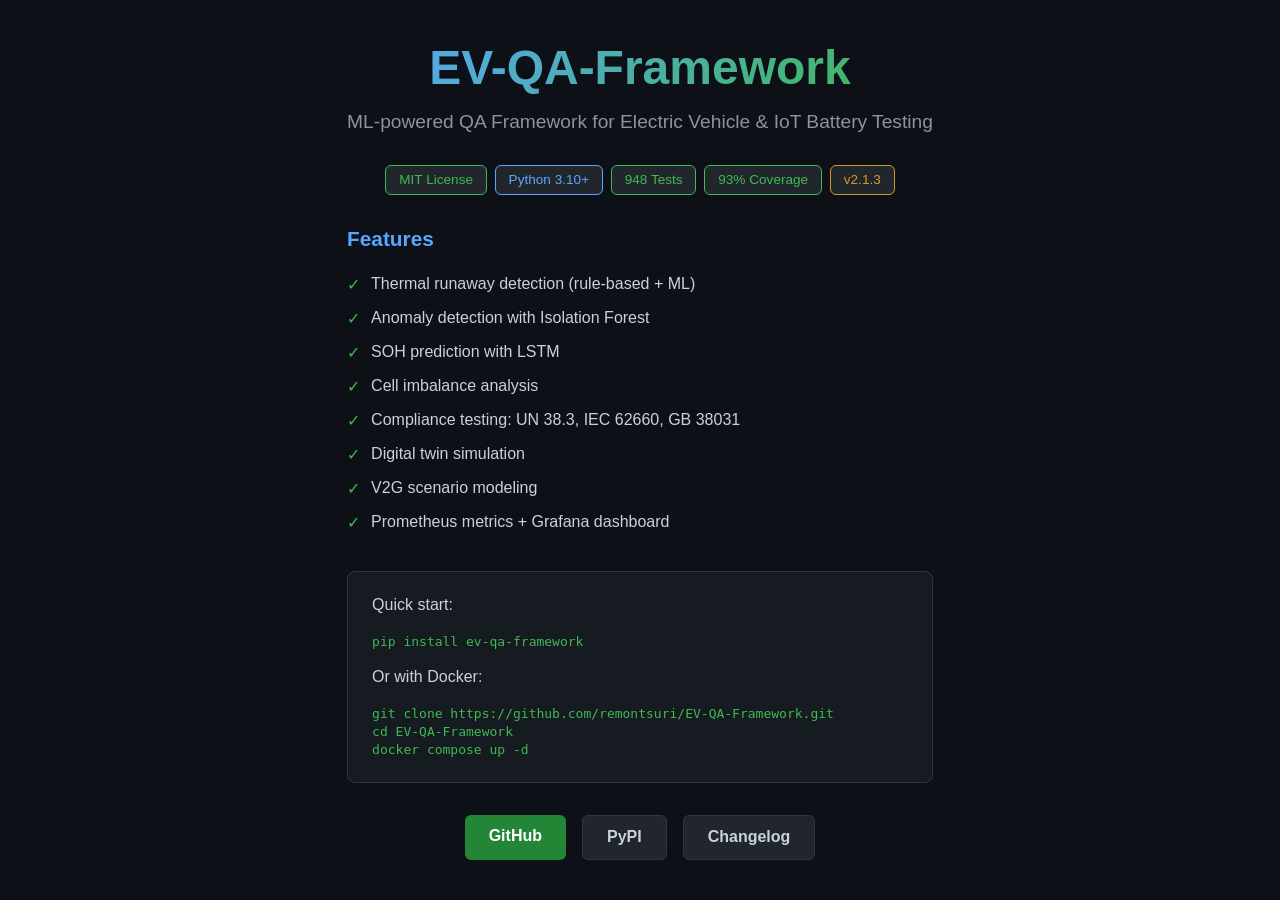
==== docs/index.html @ 4557bc8f "docs: add GitHub Pages landing page" ====
<!DOCTYPE html>
<html lang="en">
<head>
    <meta charset="UTF-8">
    <meta name="viewport" content="width=device-width, initial-scale=1.0">
    <title>EV-QA-Framework</title>
    <style>
        * { margin: 0; padding: 0; box-sizing: border-box; }
        body { font-family: -apple-system, BlinkMacSystemFont, 'Segoe UI', Roboto, sans-serif; background: #0d1117; color: #c9d1d9; min-height: 100vh; display: flex; align-items: center; justify-content: center; }
        .container { max-width: 800px; padding: 2rem; text-align: center; }
        h1 { font-size: 3rem; margin-bottom: 1rem; background: linear-gradient(135deg, #58a6ff, #3fb950); -webkit-background-clip: text; -webkit-text-fill-color: transparent; }
        .subtitle { font-size: 1.2rem; color: #8b949e; margin-bottom: 2rem; }
        .badges { display: flex; gap: 0.5rem; justify-content: center; margin-bottom: 2rem; flex-wrap: wrap; }
        .badge { background: #21262d; padding: 0.4rem 0.8rem; border-radius: 6px; font-size: 0.85rem; border: 1px solid #30363d; }
        .badge.green { border-color: #3fb950; color: #3fb950; }
        .badge.blue { border-color: #58a6ff; color: #58a6ff; }
        .badge.yellow { border-color: #d29922; color: #d29922; }
        .features { text-align: left; margin: 2rem 0; }
        .features h2 { color: #58a6ff; margin-bottom: 1rem; font-size: 1.3rem; }
        .features ul { list-style: none; }
        .features li { padding: 0.5rem 0; padding-left: 1.5rem; position: relative; }
        .features li::before { content: "✓"; position: absolute; left: 0; color: #3fb950; }
        .install { background: #161b22; border: 1px solid #30363d; border-radius: 8px; padding: 1.5rem; margin: 2rem 0; text-align: left; }
        .install code { color: #3fb950; }
        .buttons { display: flex; gap: 1rem; justify-content: center; margin-top: 2rem; flex-wrap: wrap; }
        .btn { padding: 0.8rem 1.5rem; border-radius: 6px; text-decoration: none; font-weight: 600; transition: transform 0.2s; }
        .btn:hover { transform: translateY(-2px); }
        .btn.primary { background: #238636; color: white; }
        .btn.secondary { background: #21262d; color: #c9d1d9; border: 1px solid #30363d; }
    </style>
</head>
<body>
    <div class="container">
        <h1>EV-QA-Framework</h1>
        <p class="subtitle">ML-powered QA Framework for Electric Vehicle & IoT Battery Testing</p>
        
        <div class="badges">
            <span class="badge green">MIT License</span>
            <span class="badge blue">Python 3.10+</span>
            <span class="badge green">948 Tests</span>
            <span class="badge green">93% Coverage</span>
            <span class="badge yellow">v2.1.3</span>
        </div>
        
        <div class="features">
            <h2>Features</h2>
            <ul>
                <li>Thermal runaway detection (rule-based + ML)</li>
                <li>Anomaly detection with Isolation Forest</li>
                <li>SOH prediction with LSTM</li>
                <li>Cell imbalance analysis</li>
                <li>Compliance testing: UN 38.3, IEC 62660, GB 38031</li>
                <li>Digital twin simulation</li>
                <li>V2G scenario modeling</li>
                <li>Prometheus metrics + Grafana dashboard</li>
            </ul>
        </div>
        
        <div class="install">
            <p>Quick start:</p>
            <br>
            <code>pip install ev-qa-framework</code>
            <br><br>
            <p>Or with Docker:</p>
            <br>
            <code>git clone https://github.com/remontsuri/EV-QA-Framework.git</code><br>
            <code>cd EV-QA-Framework</code><br>
            <code>docker compose up -d</code>
        </div>
        
        <div class="buttons">
            <a href="https://github.com/remontsuri/EV-QA-Framework" class="btn primary">GitHub</a>
            <a href="https://pypi.org/project/ev-qa-framework/" class="btn secondary">PyPI</a>
            <a href="https://github.com/remontsuri/EV-QA-Framework/blob/main/CHANGELOG.md" class="btn secondary">Changelog</a>
        </div>
    </div>
</body>
</html>
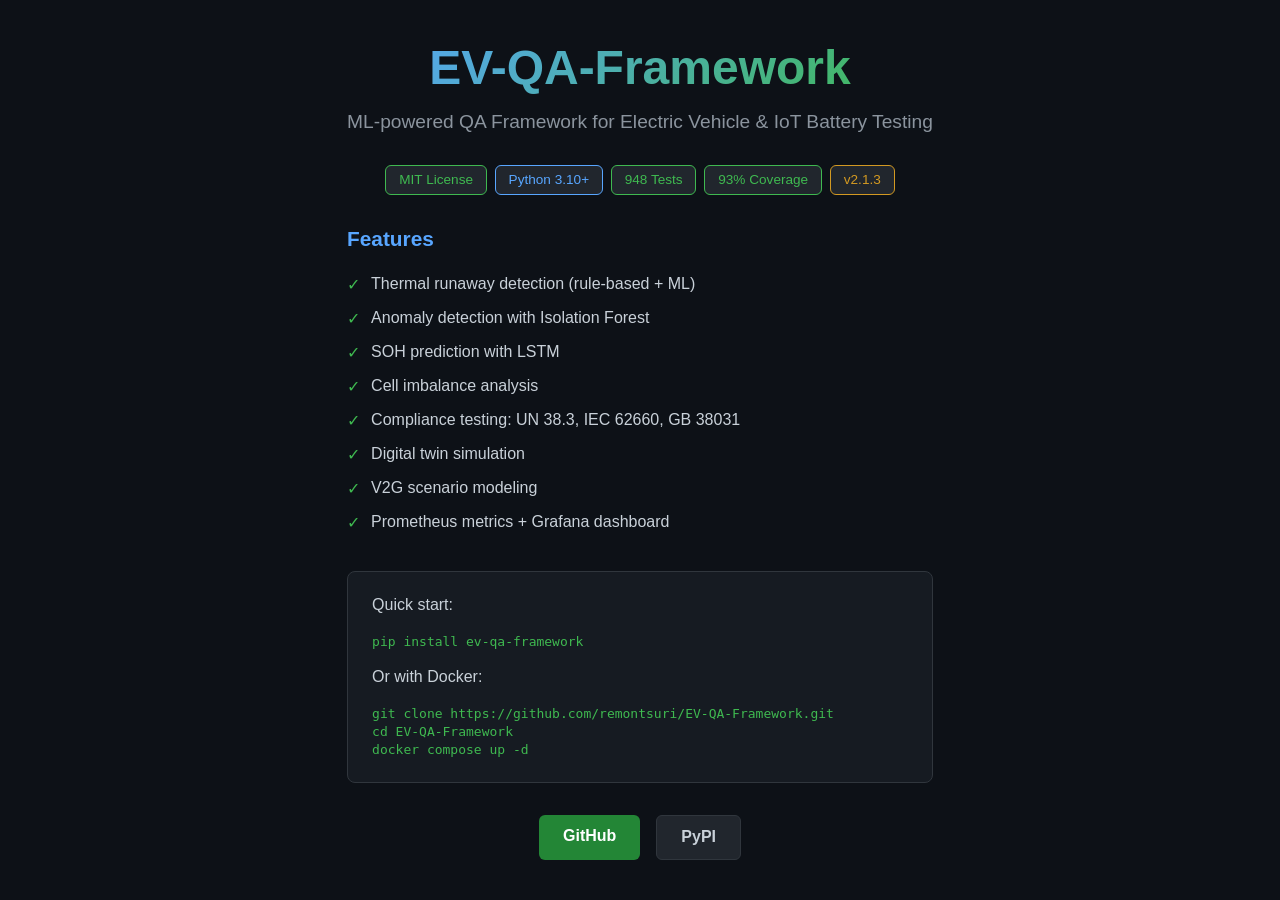
==== commit ea8a44c6: "docs: add landing page for GitHub Pages" ====
--- a/docs/index.html
+++ b/docs/index.html
@@ -19,7 +19,7 @@
         .features h2 { color: #58a6ff; margin-bottom: 1rem; font-size: 1.3rem; }
         .features ul { list-style: none; }
         .features li { padding: 0.5rem 0; padding-left: 1.5rem; position: relative; }
-        .features li::before { content: "✓"; position: absolute; left: 0; color: #3fb950; }
+        .features li::before { content: "\2713"; position: absolute; left: 0; color: #3fb950; }
         .install { background: #161b22; border: 1px solid #30363d; border-radius: 8px; padding: 1.5rem; margin: 2rem 0; text-align: left; }
         .install code { color: #3fb950; }
         .buttons { display: flex; gap: 1rem; justify-content: center; margin-top: 2rem; flex-wrap: wrap; }
@@ -33,7 +33,6 @@
     <div class="container">
         <h1>EV-QA-Framework</h1>
         <p class="subtitle">ML-powered QA Framework for Electric Vehicle & IoT Battery Testing</p>
-        
         <div class="badges">
             <span class="badge green">MIT License</span>
             <span class="badge blue">Python 3.10+</span>
@@ -41,7 +40,6 @@
             <span class="badge green">93% Coverage</span>
             <span class="badge yellow">v2.1.3</span>
         </div>
-        
         <div class="features">
             <h2>Features</h2>
             <ul>
@@ -55,23 +53,17 @@
                 <li>Prometheus metrics + Grafana dashboard</li>
             </ul>
         </div>
-        
         <div class="install">
-            <p>Quick start:</p>
-            <br>
-            <code>pip install ev-qa-framework</code>
-            <br><br>
-            <p>Or with Docker:</p>
-            <br>
+            <p>Quick start:</p><br>
+            <code>pip install ev-qa-framework</code><br><br>
+            <p>Or with Docker:</p><br>
             <code>git clone https://github.com/remontsuri/EV-QA-Framework.git</code><br>
             <code>cd EV-QA-Framework</code><br>
             <code>docker compose up -d</code>
         </div>
-        
         <div class="buttons">
             <a href="https://github.com/remontsuri/EV-QA-Framework" class="btn primary">GitHub</a>
             <a href="https://pypi.org/project/ev-qa-framework/" class="btn secondary">PyPI</a>
-            <a href="https://github.com/remontsuri/EV-QA-Framework/blob/main/CHANGELOG.md" class="btn secondary">Changelog</a>
         </div>
     </div>
 </body>
